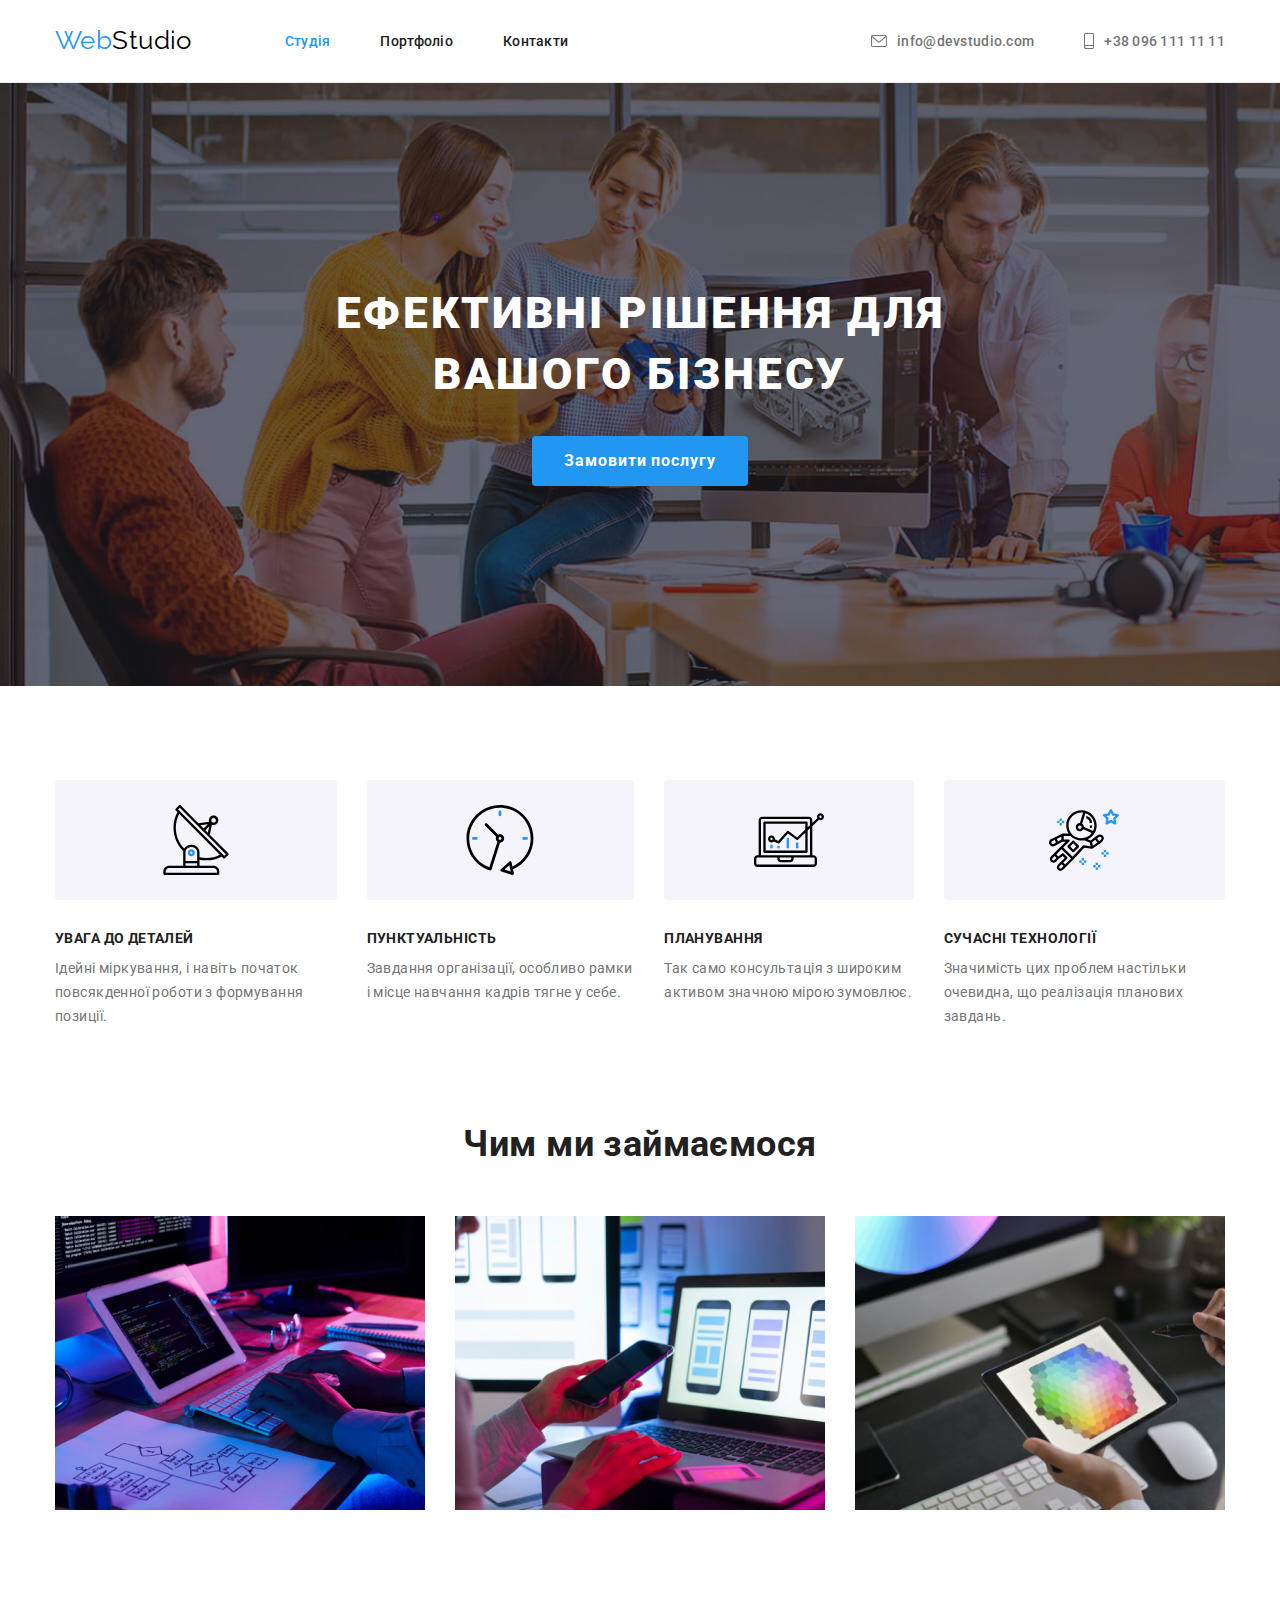
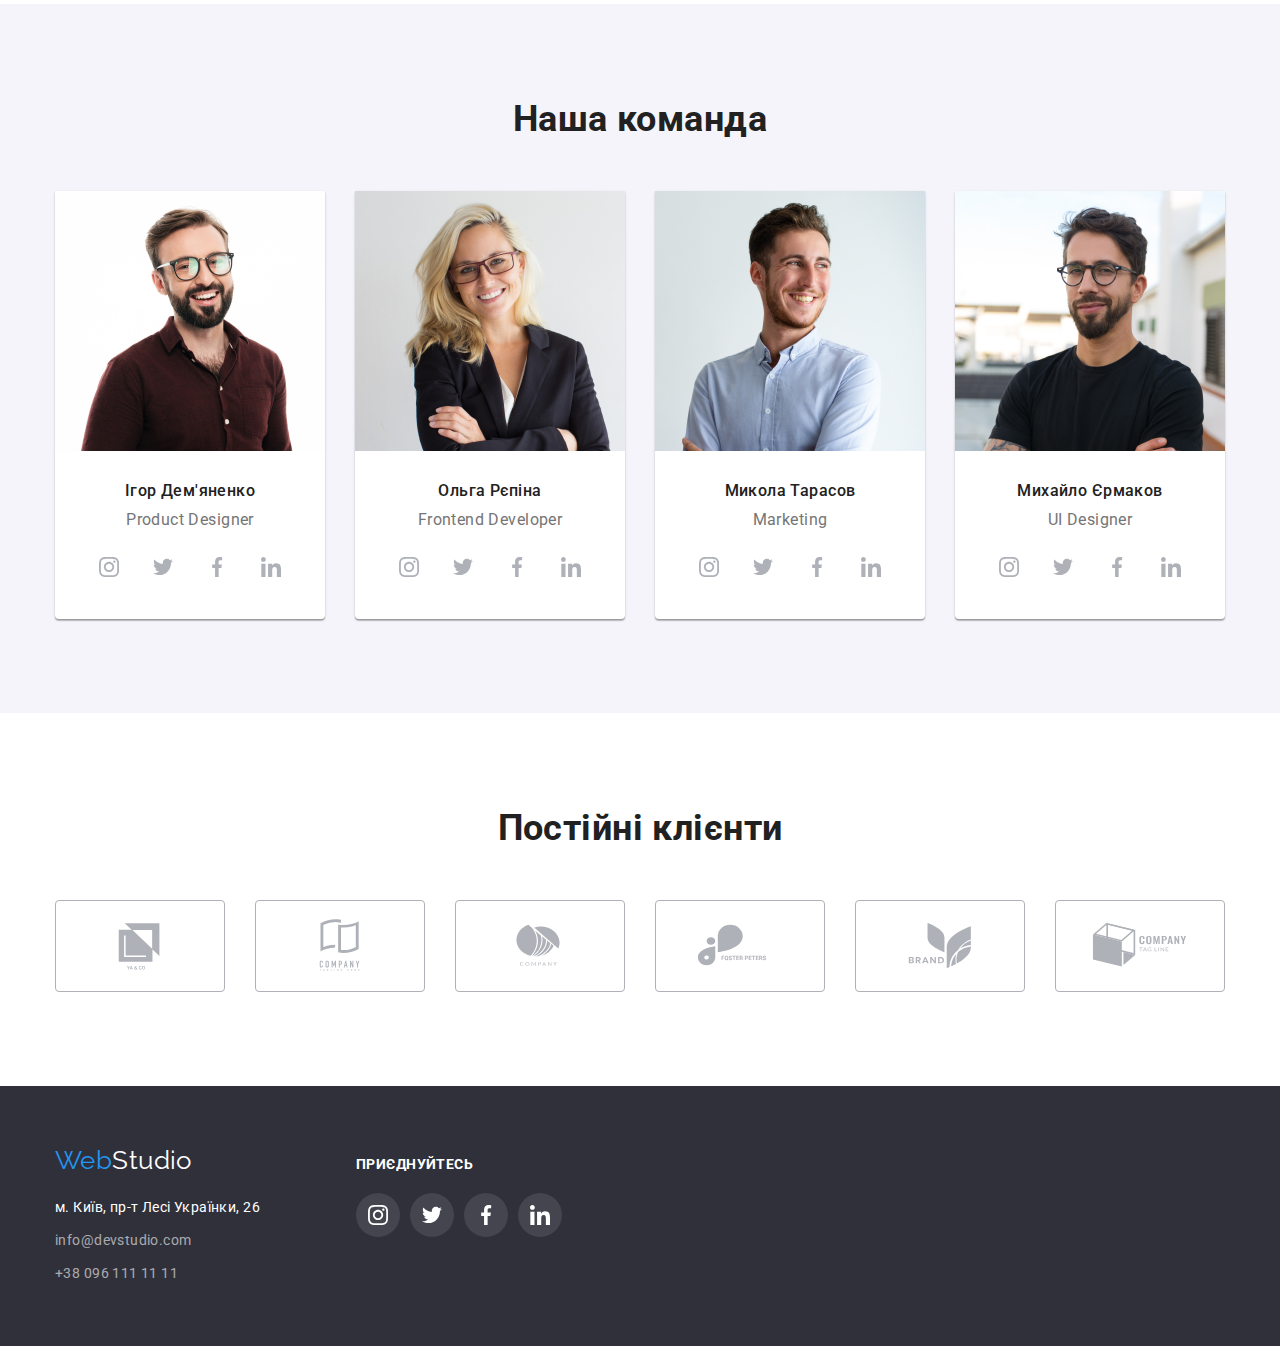
==== index.html @ 826c4511 "Додано файли з минулого дз" ====
<!DOCTYPE html>
<html lang="uk">
  <head>
    <meta charset="UTF-8" />
    <meta http-equiv="X-UA-Compatible" content="IE=edge" />
    <meta name="viewport" content="width=device-width, initial-scale=1.0" />
    <title>Web Studio | Студія</title>

    <link rel="preconnect" href="https://fonts.googleapis.com" />
    <link rel="preconnect" href="https://fonts.gstatic.com" crossorigin />

    <link
      rel="stylesheet"
      href="https://cdnjs.cloudflare.com/ajax/libs/modern-normalize/1.1.0/modern-normalize.min.css"
    />

    <link
      href="https://fonts.googleapis.com/css2?family=Raleway:wght@700&family=Roboto:wght@400;500;700;900&display=swap"
      rel="stylesheet"
    />
    <link rel="stylesheet" href="./css/styles.css" />
  </head>
  <body>
    <header class="header">
      <div class="container">
        <a href="#" class="logo"><span class="logo-web">Web</span>Studio</a>
        <nav>
          <ul class="nav-links list">
            <li class="nav-link"><a class="link active" href="./index.html">Студія</a></li>
            <li class="nav-link"><a class="link" href="./portfolio.html">Портфоліо</a></li>
            <li class="nav-link"><a class="link" href="#">Контакти</a></li>
          </ul>
        </nav>
        <ul class="address-links list">
          <li class="address-link">
            <a class="link" href="mailto:info@devstudio.com">
              <svg class="link-icon" width="16" height="12">
                <use href="./images/symbol-defs.svg#icon-envelope"></use>
              </svg>
              <span>info@devstudio.com</span>
            </a>
          </li>
          <li class="address-link">
            <a class="link" href="tel:+380961111111">
              <svg class="link-icon" width="10" height="16">
                <use href="./images/symbol-defs.svg#icon-smartphone"></use>
              </svg>
              <span>+38 096 111 11 11</span>
            </a>
          </li>
        </ul>
      </div>
    </header>
    <main>
      <section class="banner">
        <div class="container">
          <h1 class="heading">Ефективні рішення для вашого бізнесу</h1>
          <button class="order-btn" type="button">Замовити послугу</button>
        </div>
      </section>
      <section class="features">
        <div class="container">
          <!-- Скритий підзаголовок  
        <h2>Переваги</h2>-->
          <ul class="list">
            <li class="feature">
              <div class="feature-icon">
                <svg class="bg-icon" width="70" height="70">
                  <use href="./images/symbol-defs.svg#icon-antenna"></use>
                </svg>
              </div>
              <h3 class="feature-title">УВАГА ДО ДЕТАЛЕЙ</h3>
              <p class="feature-descr">
                Ідейні міркування, і навіть початок повсякденної роботи з формування позиції.
              </p>
            </li>
            <li class="feature">
              <div class="feature-icon">
                <svg class="bg-icon" width="70" height="70">
                  <use href="./images/symbol-defs.svg#icon-clock"></use>
                </svg>
              </div>
              <h3 class="feature-title">ПУНКТУАЛЬНІСТЬ</h3>
              <p class="feature-descr">
                Завдання організації, особливо рамки і місце навчання кадрів тягне у себе.
              </p>
            </li>
            <li class="feature">
              <div class="feature-icon">
                <svg class="bg-icon" width="70" height="70">
                  <use href="./images/symbol-defs.svg#icon-diagram"></use>
                </svg>
              </div>
              <h3 class="feature-title">ПЛАНУВАННЯ</h3>
              <p class="feature-descr">
                Так само консультація з широким активом значною мірою зумовлює.
              </p>
            </li>
            <li class="feature">
              <div class="feature-icon">
                <svg class="bg-icon" width="70" height="70">
                  <use href="./images/symbol-defs.svg#icon-astronaut"></use>
                </svg>
              </div>
              <h3 class="feature-title">СУЧАСНІ ТЕХНОЛОГІЇ</h3>
              <p class="feature-descr">
                Значимість цих проблем настільки очевидна, що реалізація планових завдань.
              </p>
            </li>
          </ul>
        </div>
      </section>
      <section class="work">
        <div class="container">
          <h2 class="heading">Чим ми займаємося</h2>
          <ul class="list">
            <li class="work-img">
              <img
                src="./images/box-1.jpg"
                alt="Робочий стіл, на якому монітор, планшет та клавіатура; на клавіатурі руки друкують текст"
                width="370"
              />
            </li>
            <li class="work-img">
              <img
                src="./images/box-2.jpg"
                alt="Ноутбук з презентацією, одна рука лежить на клавіатурі, інша тримає телефон"
                width="370"
              />
            </li>
            <li class="work-img">
              <img
                src="./images/box-3.jpg"
                alt="В руках знаходиться планшет з палітрою кольорів на екрані"
                width="370"
              />
            </li>
          </ul>
        </div>
      </section>
      <section class="team">
        <div class="container">
          <h2 class="heading">Наша команда</h2>
          <ul class="list">
            <li class="team-member">
              <img src="./images/img-1.jpg" alt="Чоловік" width="270" />
              <div class="img-descr">
                <h3 class="name">Ігор Дем'яненко</h3>
                <p class="prof" lang="en">Product Designer</p>
                <ul class="team-social-media list">
                  <li class="team-social-media-item">
                    <a class="link" target="_blank" href="#">
                      <svg class="social-icon" width="20" height="20">
                        <use href="./images/symbol-defs.svg#icon-instagram"></use>
                      </svg>
                    </a>
                  </li>
                  <li class="team-social-media-item">
                    <a class="link" target="_blank" href="#">
                      <svg class="social-icon" width="20" height="20">
                        <use href="./images/symbol-defs.svg#icon-twitter"></use>
                      </svg>
                    </a>
                  </li>
                  <li class="team-social-media-item">
                    <a class="link" target="_blank" href="#">
                      <svg class="social-icon" width="20" height="20">
                        <use href="./images/symbol-defs.svg#icon-facebook"></use>
                      </svg>
                    </a>
                  </li>
                  <li class="team-social-media-item">
                    <a class="link" target="_blank" href="#">
                      <svg class="social-icon" width="20" height="20">
                        <use href="./images/symbol-defs.svg#icon-linkedin"></use>
                      </svg>
                    </a>
                  </li>
                </ul>
              </div>
            </li>
            <li class="team-member">
              <img src="./images/img-2.jpg" alt="Жінка" width="270" />
              <div class="img-descr">
                <h3 class="name">Ольга Рєпіна</h3>
                <p class="prof" lang="en">Frontend Developer</p>
                <ul class="team-social-media list">
                  <li class="team-social-media-item">
                    <a class="link" target="_blank" href="#">
                      <svg class="social-icon" width="20" height="20">
                        <use href="./images/symbol-defs.svg#icon-instagram"></use>
                      </svg>
                    </a>
                  </li>
                  <li class="team-social-media-item">
                    <a class="link" target="_blank" href="#">
                      <svg class="social-icon" width="20" height="20">
                        <use href="./images/symbol-defs.svg#icon-twitter"></use>
                      </svg>
                    </a>
                  </li>
                  <li class="team-social-media-item">
                    <a class="link" target="_blank" href="#">
                      <svg class="social-icon" width="20" height="20">
                        <use href="./images/symbol-defs.svg#icon-facebook"></use>
                      </svg>
                    </a>
                  </li>
                  <li class="team-social-media-item">
                    <a class="link" target="_blank" href="#">
                      <svg class="social-icon" width="20" height="20">
                        <use href="./images/symbol-defs.svg#icon-linkedin"></use>
                      </svg>
                    </a>
                  </li>
                </ul>
              </div>
            </li>
            <li class="team-member">
              <img src="./images/img-3.jpg" alt="Чоловік" width="270" />
              <div class="img-descr">
                <h3 class="name">Микола Тарасов</h3>
                <p class="prof" lang="en">Marketing</p>
                <ul class="team-social-media list">
                  <li class="team-social-media-item">
                    <a class="link" target="_blank" href="#">
                      <svg class="social-icon" width="20" height="20">
                        <use href="./images/symbol-defs.svg#icon-instagram"></use>
                      </svg>
                    </a>
                  </li>
                  <li class="team-social-media-item">
                    <a class="link" target="_blank" href="#">
                      <svg class="social-icon" width="20" height="20">
                        <use href="./images/symbol-defs.svg#icon-twitter"></use>
                      </svg>
                    </a>
                  </li>
                  <li class="team-social-media-item">
                    <a class="link" target="_blank" href="#">
                      <svg class="social-icon" width="20" height="20">
                        <use href="./images/symbol-defs.svg#icon-facebook"></use>
                      </svg>
                    </a>
                  </li>
                  <li class="team-social-media-item">
                    <a class="link" target="_blank" href="#">
                      <svg class="social-icon" width="20" height="20">
                        <use href="./images/symbol-defs.svg#icon-linkedin"></use>
                      </svg>
                    </a>
                  </li>
                </ul>
              </div>
            </li>
            <li class="team-member">
              <img src="./images/img-4.jpg" alt="Чоловік" width="270" />
              <div class="img-descr">
                <h3 class="name">Михайло Єрмаков</h3>
                <p class="prof" lang="en">UI Designer</p>
                <ul class="team-social-media list">
                  <li class="team-social-media-item">
                    <a class="link" target="_blank" href="#">
                      <svg class="social-icon" width="20" height="20">
                        <use href="./images/symbol-defs.svg#icon-instagram"></use>
                      </svg>
                    </a>
                  </li>
                  <li class="team-social-media-item">
                    <a class="link" target="_blank" href="#">
                      <svg class="social-icon" width="20" height="20">
                        <use href="./images/symbol-defs.svg#icon-twitter"></use>
                      </svg>
                    </a>
                  </li>
                  <li class="team-social-media-item">
                    <a class="link" target="_blank" href="#">
                      <svg class="social-icon" width="20" height="20">
                        <use href="./images/symbol-defs.svg#icon-facebook"></use>
                      </svg>
                    </a>
                  </li>
                  <li class="team-social-media-item">
                    <a class="link" target="_blank" href="#">
                      <svg class="social-icon" width="20" height="20">
                        <use href="./images/symbol-defs.svg#icon-linkedin"></use>
                      </svg>
                    </a>
                  </li>
                </ul>
              </div>
            </li>
          </ul>
        </div>
      </section>
      <section class="clients">
        <div class="container">
          <h2 class="heading">Постійні клієнти</h2>
          <ul class="clients-list list">
            <li class="client">
              <a class="link" href="#">
                <svg class="client-icon" width="106" height="60">
                  <use href="./images/symbol-defs.svg#icon-logo-1"></use>
                </svg>
              </a>
            </li>
            <li class="client">
              <a class="link" href="#">
                <svg class="client-icon" width="106" height="60">
                  <use href="./images/symbol-defs.svg#icon-logo-2"></use>
                </svg>
              </a>
            </li>
            <li class="client">
              <a class="link" href="#">
                <svg class="client-icon" width="106" height="60">
                  <use href="./images/symbol-defs.svg#icon-logo-3"></use>
                </svg>
              </a>
            </li>
            <li class="client">
              <a class="link" href="#">
                <svg class="client-icon" width="106" height="60">
                  <use href="./images/symbol-defs.svg#icon-logo-4"></use>
                </svg>
              </a>
            </li>
            <li class="client">
              <a class="link" href="#">
                <svg class="client-icon" width="106" height="60">
                  <use href="./images/symbol-defs.svg#icon-logo-5"></use>
                </svg>
              </a>
            </li>
            <li class="client">
              <a class="link" href="#">
                <svg class="client-icon" width="106" height="60">
                  <use href="./images/symbol-defs.svg#icon-logo-6"></use>
                </svg>
              </a>
            </li>
          </ul>
        </div>
      </section>
    </main>
    <footer class="contacts">
      <div class="container">
        <div class="left-col">
          <a class="logo" href="#"><span class="logo-web">Web</span>Studio</a>
          <address>
            <ul class="list">
              <li class="contact">
                <a
                  class="link address"
                  href="https://goo.gl/maps/NFWaWCBF67r8jR2YA"
                  rel="noreferrer noopener"
                  target="_blank"
                  >м. Київ, пр-т Лесі Українки, 26</a
                >
              </li>
              <li class="contact">
                <a class="link email" href="mailto:info@devstudio.com">info@devstudio.com</a>
              </li>
              <li class="contact">
                <a class="link number" href="tel:+380961111111">+38 096 111 11 11</a>
              </li>
            </ul>
          </address>
        </div>
        <div class="right-col">
          <div class="join list">
            <p class="join-heading">приєднуйтесь</p>
            <div class="social-media">
              <a class="social-media-item link" target="_blank" href="#">
                <svg class="social-icon" width="20" height="20">
                  <use href="./images/symbol-defs.svg#icon-instagram"></use>
                </svg>
              </a>

              <a class="social-media-item link" target="_blank" href="#">
                <svg class="social-icon" width="20" height="20">
                  <use href="./images/symbol-defs.svg#icon-twitter"></use>
                </svg>
              </a>

              <a class="social-media-item link" target="_blank" href="#">
                <svg class="social-icon" width="20" height="20">
                  <use href="./images/symbol-defs.svg#icon-facebook"></use>
                </svg>
              </a>

              <a class="social-media-item link" target="_blank" href="#">
                <svg class="social-icon" width="20" height="20">
                  <use href="./images/symbol-defs.svg#icon-linkedin"></use>
                </svg>
              </a>
            </div>
          </div>
        </div>
      </div>
    </footer>
  </body>
</html>
---- css/styles.css ----
:root {
  --main-color: #2196f3;
  --secondary-color: #f5f4fa;
  --box-color: #2f303a;
  --header-stroke: 1px solid #ececec;
  --card-border: 1px solid #eeeeee;
  --main-text-color: #212121;
  --secondary-text-color: #757575;
  --team-social-media: #afb1b8;
  --white-color: #ffffff;
  --black-color: #000000;
  --transparent-grey-color: rgba(255, 255, 255, 0.6);
  --transparent-grey-second-color: rgba(255, 255, 255, 0.1);
  --img-card-shadow: 0px 1px 3px rgba(0, 0, 0, 0.12), 0px 1px 1px rgba(0, 0, 0, 0.14),
    0px 2px 1px rgba(0, 0, 0, 0.2);
  --btn-shadow: 0px 3px 1px rgba(0, 0, 0, 0.1), 0px 1px 2px rgba(0, 0, 0, 0.08),
    0px 2px 2px rgba(0, 0, 0, 0.12);
  --pfoject-card-shadow: 0px 1px 1px rgba(0, 0, 0, 0.12), 0px 4px 4px rgba(0, 0, 0, 0.06),
    1px 4px 6px rgba(0, 0, 0, 0.16);
}

/* загальні налаштування */

/*
* {
  outline: 1px solid black;
}
*/

body {
  font-family: 'Roboto', sans-serif;
  color: var(--main-text-color);
  font-size: 14px;
  letter-spacing: 0.03em;
  background-color: var(--white-color);
}

h1,
h2,
h3,
p {
  margin: 0;
}

button {
  border-radius: 4px;
}

.container {
  margin: 0 auto;
  width: 1200px;
  padding-left: 15px;
  padding-right: 15px;
}

img {
  display: block;
  max-width: 100%;
  height: auto;
}

.list {
  margin: 0;
  padding: 0;
  list-style: none;
}

.link {
  color: inherit;
  text-decoration: none;
}

.link:visited {
  color: inherit;
}

.link.active {
  color: var(--main-color);
}

/* СТУДІЯ */
/* хедер */

.header {
  border-bottom: var(--header-stroke);
  border-top: 1px solid transparent;
}

.header .container {
  display: flex;
  align-items: center;
}

.logo {
  display: inline-block;
  color: var(--black-color);
  font-family: 'Raleway', sans-serif;
  font-size: 26px;
  text-decoration: none;
}

.header .logo {
  margin-right: 93px;
}

.logo-web {
  color: var(--main-color);
}

.address-links {
  margin-left: auto;
}

.nav-links,
.address-links {
  display: flex;
}

.nav-links .link,
.address-links .link {
  display: flex;
  align-items: center;
  padding-top: 32px;
  padding-bottom: 32px;
  font-weight: 500;
  line-height: 1.2;
  letter-spacing: 0.02em;
}

.link-icon,
.social-icon,
.client-icon {
  fill: currentColor;
}

.link-icon {
  margin-right: 10px;
}

.address-links .link {
  color: var(--secondary-text-color);
}

.nav-links .link:hover,
.nav-links .link:focus,
.address-links .link:hover,
.address-links .link:focus {
  color: var(--main-color);
}

.nav-link + .nav-link,
.address-link + .address-link {
  margin-left: 50px;
}

/* мейн */
/* Банер */
.banner {
  max-width: 1600px;
  margin-left: auto;
  margin-right: auto;
  padding-top: 200px;
  padding-bottom: 200px;
  background: linear-gradient(rgba(47, 48, 58, 0.4), rgba(47, 48, 58, 0.4)),
    url('../images/banner.jpg');
  background-size: cover;
  background-color: var(--box-color);
  text-align: center;
}

.banner .heading {
  margin-bottom: 30px;
  margin-left: auto;
  margin-right: auto;
  width: 696px;
  text-transform: uppercase;
  font-size: 44px;
  font-weight: 900;
  line-height: 1.4;
  letter-spacing: 0.06em;
  color: var(--white-color);
}

.banner .order-btn {
  padding: 10px 32px;
  cursor: pointer;
  color: var(--white-color);
  font-family: inherit;
  font-size: 16px;
  font-weight: 700;
  line-height: 1.9;
  letter-spacing: 0.06em;
  background-color: var(--main-color);
  border: none;
}

/* Переваги */

.features {
  padding-top: 94px;
}

.features .list,
.work .list,
.team .list,
.contacts .social-media {
  display: flex;
}

.features .feature {
  width: calc((100%-90px) / 4);
}

.feature + .feature {
  margin-left: 30px;
}

.features .feature-icon {
  height: 120px;
  display: flex;
  justify-content: center;
  align-items: center;
  margin-bottom: 30px;
  border-radius: 4px;
  text-align: center;
  background-color: var(--secondary-color);
}

.features .feature-title {
  margin-bottom: 10px;
  font-size: inherit;
  line-height: 1.2;
}

.features .feature-descr {
  color: var(--secondary-text-color);
  line-height: 1.7;
}

/* Чим займаємося */

.work,
.team,
.portfolio,
.clients {
  padding-top: 94px;
  padding-bottom: 94px;
}

.work .heading,
.team .heading,
.clients .heading {
  margin: 0;
  margin-bottom: 50px;
  text-align: center;
  font-size: 36px;
  line-height: 1.2;
}

.work-img + .work-img {
  margin-left: 30px;
}

.work-img {
  width: calc((100% - 60px) / 3);
}

/* Команда */

.team {
  background-color: var(--secondary-color);
}

.team .team-member {
  width: calc((100% - 90px) / 4);
  background-color: var(--white-color);
  border-radius: 0px 0px 4px 4px;
  box-shadow: var(--img-card-shadow);
}

.team-member + .team-member {
  margin-left: 30px;
}

.team .img-descr {
  padding-top: 30px;
  padding-bottom: 30px;
  text-align: center;
}

.team .name,
.team .prof {
  font-size: 16px;
  line-height: 1.2;
}

.team .name {
  font-weight: 500;
  margin-bottom: 10px;
}

.team .prof {
  margin-bottom: 16px;
  color: var(--secondary-text-color);
}

.team-social-media {
  justify-content: center;
}

.team-social-media-item {
  width: 44px;
  height: 44px;
}

.team-social-media-item + .team-social-media-item {
  margin-left: 10px;
}

.team-member .link {
  color: var(--team-social-media);
  width: 100%;
  height: 100%;
}

.team-member .link,
.join .link {
  display: flex;
  justify-content: center;
  align-items: center;
  border-radius: 50%;
}

.team-member .link:hover,
.team-member .link:focus {
  color: var(--white-color);
  background-color: var(--main-color);
}

/* Постійні клієнти */

.clients-list {
  display: flex;
}

.clients .link {
  width: 100%;
  height: 100%;
  display: flex;
  justify-content: center;
  align-items: center;
  color: var(--team-social-media);
  border: 1px solid var(--team-social-media);
  border-radius: 4px;
}

.clients .link:hover,
.clients .link:focus {
  color: var(--main-color);
  border-color: var(--main-color);
}

.clients .client {
  height: 92px;
  width: calc((100% - 150px) / 6);
}

.client + .client {
  margin-left: 30px;
}

/* футер */

.contacts {
  padding-top: 60px;
  padding-bottom: 60px;
  background-color: var(--box-color);
}

.contacts .logo {
  margin-bottom: 20px;
  color: var(--white-color);
}

.contacts .link {
  font-weight: 400;
  line-height: 1.7;
  font-style: normal;
}

.contacts .contact {
  width: 231px;
}

.contacts .contact:not(:first-child) {
  margin-top: 9px;
}

.contacts .address {
  color: var(--white-color);
}

.contacts .email,
.contacts .number {
  color: var(--transparent-grey-color);
}

.contacts .email:hover,
.contacts .email:focus,
.contacts .number:hover,
.contacts .number:focus {
  color: var(--main-color);
}

.contacts > .container {
  display: flex;
  align-items: baseline;
}

.contacts .left-col {
  width: 231px;
  margin-right: 70px;
}

.social-media-item + .social-media-item {
  margin-left: 10px;
}

.join-heading {
  margin-bottom: 20px;
  color: var(--white-color);
  text-transform: uppercase;
  font-weight: 700;
  line-height: 1.2;
}

.join .link {
  width: 44px;
  height: 44px;
  color: var(--white-color);
  background-color: var(--transparent-grey-second-color);
}

.join .link:hover,
.join .link:focus {
  background-color: var(--main-color);
}

/* ПОРТФОЛІО */
/* мейн */

/* Фільтр */

.portfolio .filter {
  margin-bottom: 50px;
  display: flex;
  justify-content: center;
}

.filter-item + .filter-item {
  margin-left: 8px;
}

.filter-item:first-child > .filter-btn {
  padding: 6px 25px;
}

.portfolio .filter-btn {
  padding: 6px 22px;
  background-color: var(--secondary-color);
  font-size: 16px;
  font-weight: 500;
  line-height: 1.6;
  font-family: inherit;
  border: none;
  cursor: pointer;
}

.portfolio .filter-btn:hover,
.portfolio .filter-btn:focus {
  color: var(--white-color);
  background-color: var(--main-color);
  box-shadow: var(--btn-shadow);
}

/* Проєкти */

.portfolio .projects {
  display: flex;
  flex-wrap: wrap;
}

.projects .project {
  width: calc((100% - 60px) / 3);
}

.projects .link {
  display: block;
}

.projects .link:hover,
.projects .link:focus {
  box-shadow: var(--pfoject-card-shadow);
}

.project:not(:nth-of-type(3n)) {
  margin-right: 30px;
}

.project:not(:nth-last-child(-n + 3)) {
  margin-bottom: 30px;
}

.portfolio .img-descr {
  padding: 20px 24px;
  border-left: var(--card-border);
  border-right: var(--card-border);
  border-bottom: var(--card-border);
}

.projects .pr-name {
  font-size: 18px;
  line-height: 2;
  letter-spacing: 0.06em;
  margin-bottom: 4px;
}

.projects .pr-descr {
  color: var(--secondary-text-color);
  font-size: 16px;
  line-height: 1.9;
}
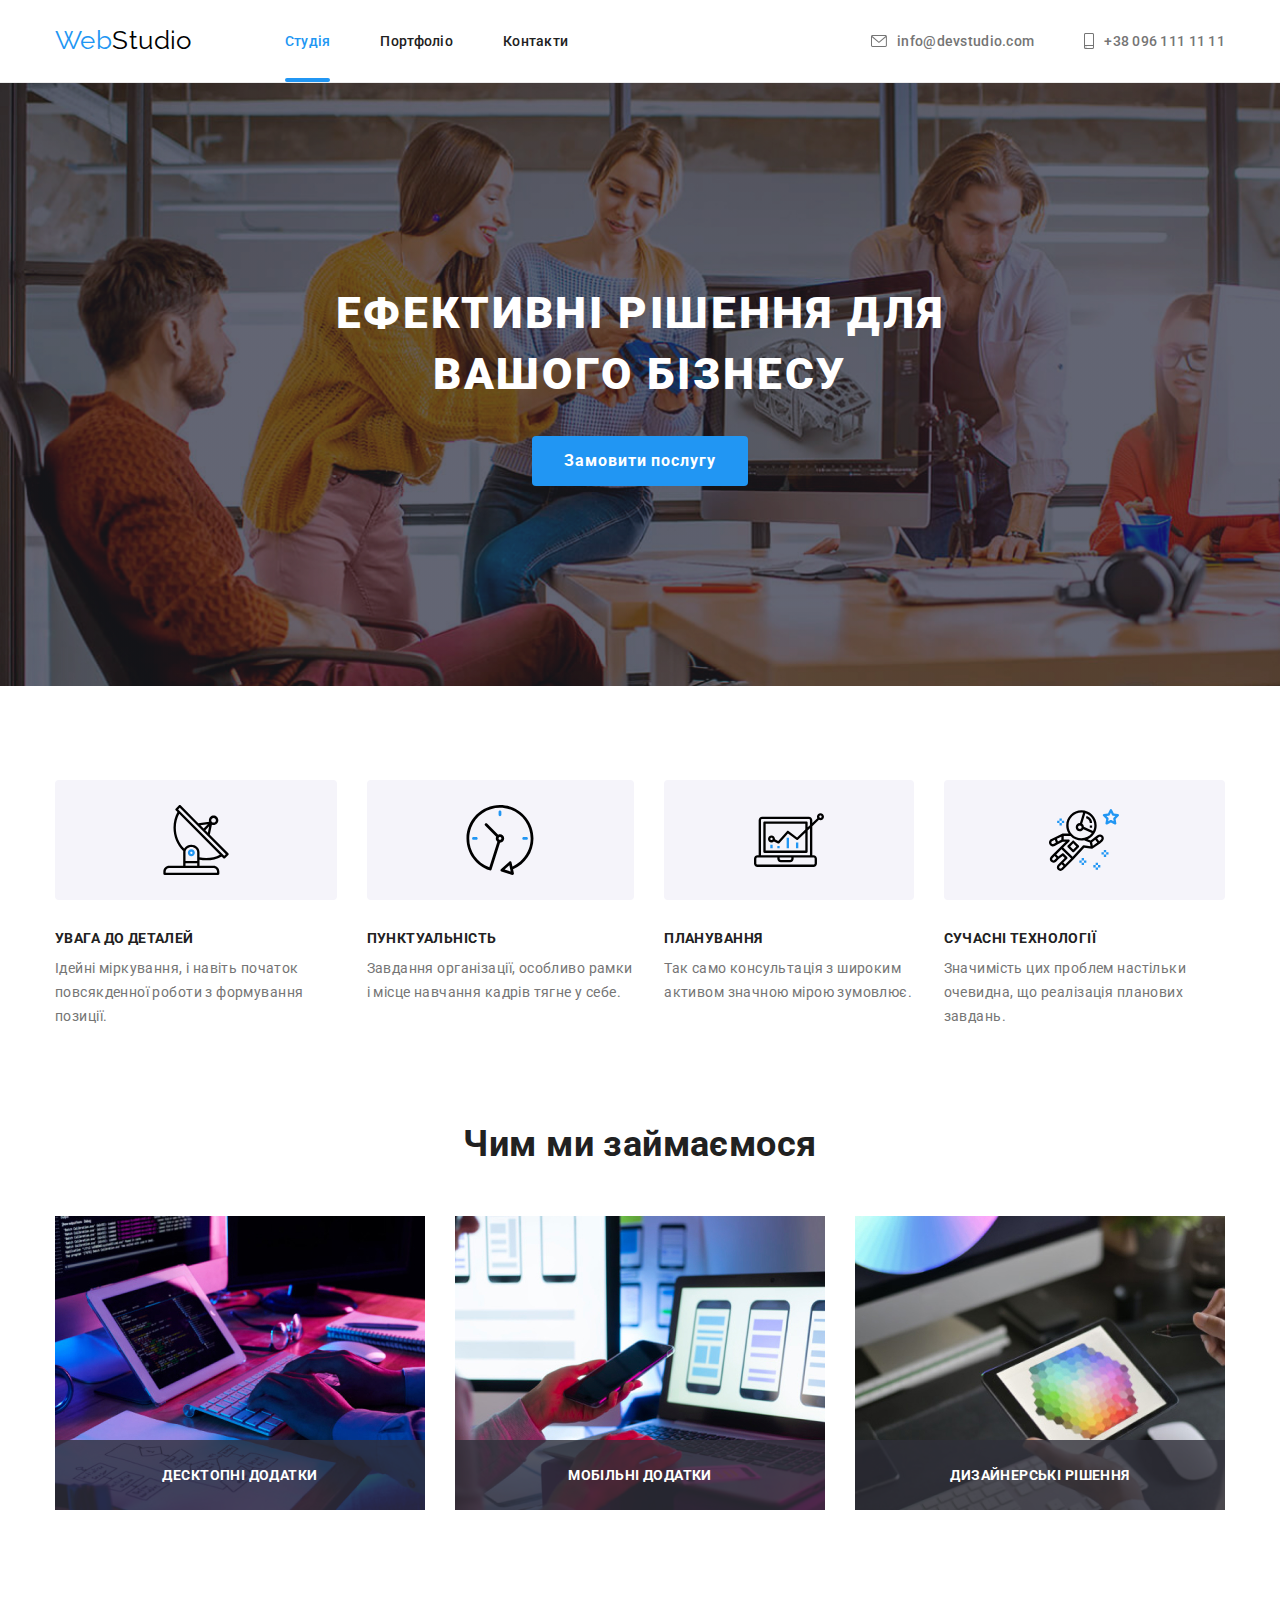
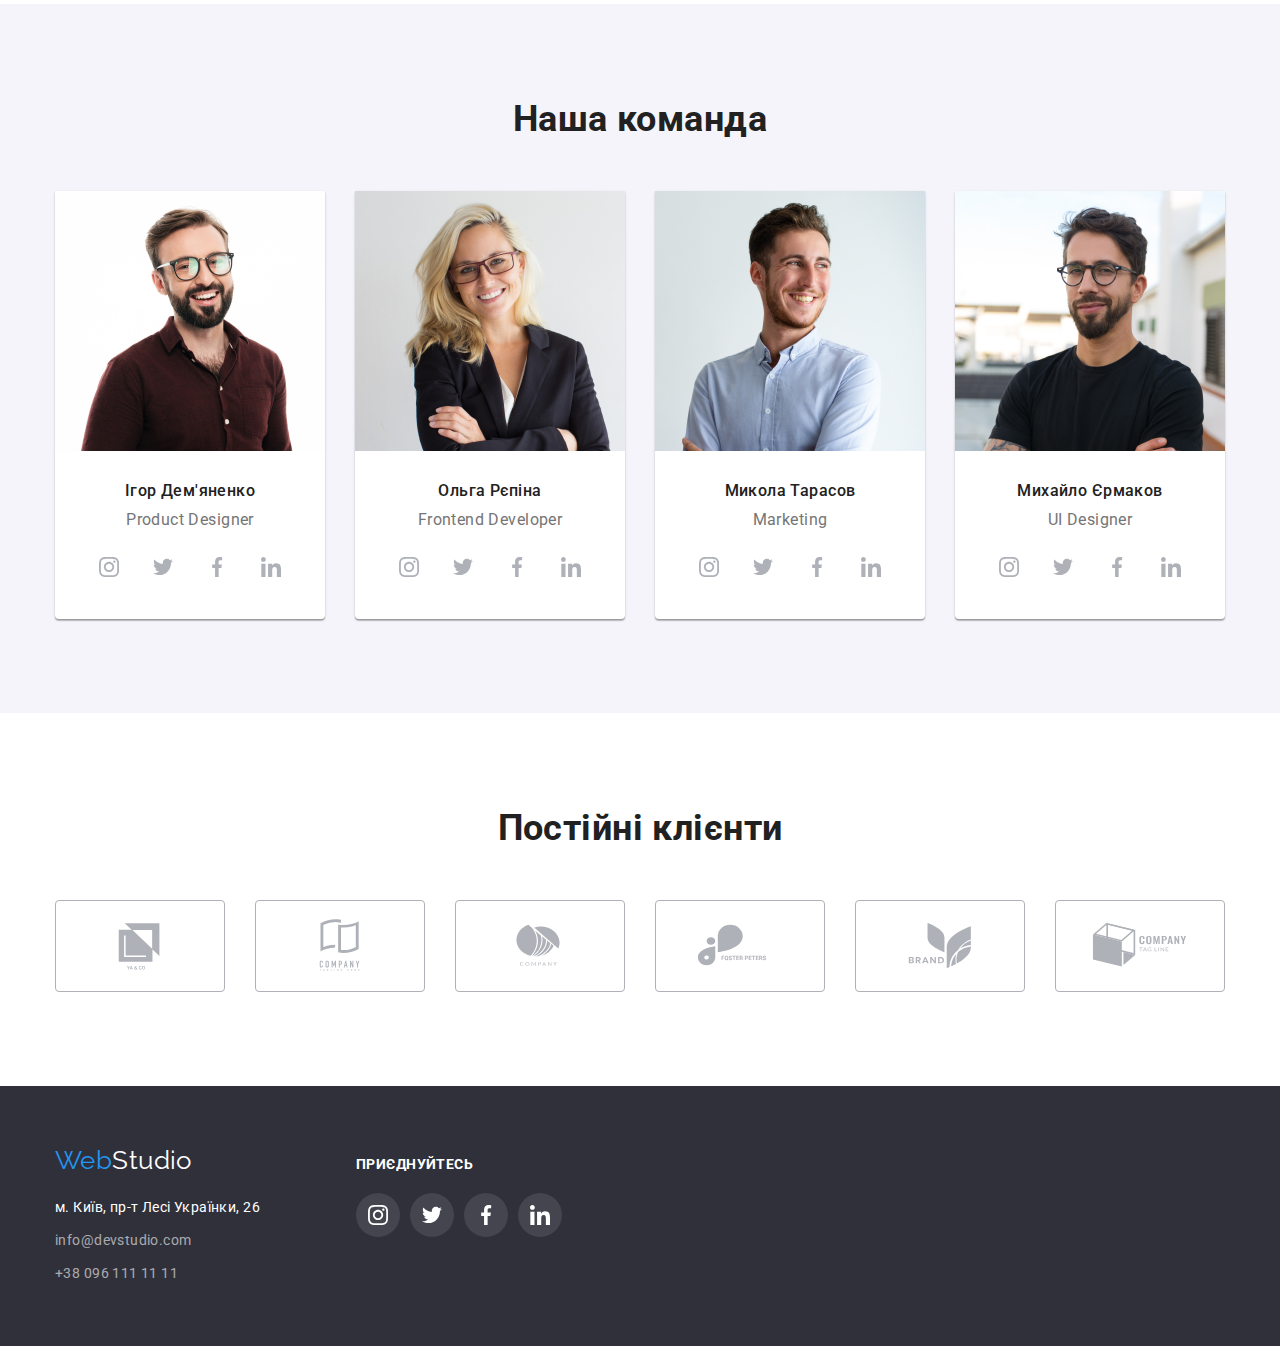
==== commit d148e261: "Додано тривалість та тип анімацій при ховері/фокусі, на картинки в розділі "Чим ми займаємося" додан" ====
--- a/index.html
+++ b/index.html
@@ -120,6 +120,7 @@
                 alt="Робочий стіл, на якому монітор, планшет та клавіатура; на клавіатурі руки друкують текст"
                 width="370"
               />
+              <p class="img-text">Десктопні додатки</p>
             </li>
             <li class="work-img">
               <img
@@ -127,6 +128,7 @@
                 alt="Ноутбук з презентацією, одна рука лежить на клавіатурі, інша тримає телефон"
                 width="370"
               />
+              <p class="img-text">Мобільні додатки</p>
             </li>
             <li class="work-img">
               <img
@@ -134,6 +136,7 @@
                 alt="В руках знаходиться планшет з палітрою кольорів на екрані"
                 width="370"
               />
+              <p class="img-text">Дизайнерські рішення</p>
             </li>
           </ul>
         </div>
--- a/css/styles.css
+++ b/css/styles.css
@@ -1,5 +1,6 @@
 :root {
   --main-color: #2196f3;
+  --pr-text-color: rgba(33, 150, 243, 0.9);
   --secondary-color: #f5f4fa;
   --box-color: #2f303a;
   --header-stroke: 1px solid #ececec;
@@ -9,6 +10,7 @@
   --team-social-media: #afb1b8;
   --white-color: #ffffff;
   --black-color: #000000;
+  --img-text-bg-color: rgba(47, 48, 58, 0.8);
   --transparent-grey-color: rgba(255, 255, 255, 0.6);
   --transparent-grey-second-color: rgba(255, 255, 255, 0.1);
   --img-card-shadow: 0px 1px 3px rgba(0, 0, 0, 0.12), 0px 1px 1px rgba(0, 0, 0, 0.14),
@@ -74,7 +76,8 @@
   color: inherit;
 }
 
-.link.active {
+.nav-link .active {
+  position: relative;
   color: var(--main-color);
 }
 
@@ -125,6 +128,9 @@
   font-weight: 500;
   line-height: 1.2;
   letter-spacing: 0.02em;
+
+  transition-property: color;
+  transition: color 250ms cubic-bezier(0.4, 0, 0.2, 1);
 }
 
 .link-icon,
@@ -151,6 +157,16 @@
 .nav-link + .nav-link,
 .address-link + .address-link {
   margin-left: 50px;
+}
+
+.nav-link .active::after {
+  content: '';
+  position: absolute;
+  bottom: 0;
+  width: 100%;
+  height: 4px;
+  border-radius: 2px;
+  background-color: var(--main-color);
 }
 
 /* мейн */
@@ -263,6 +279,22 @@
 
 .work-img {
   width: calc((100% - 60px) / 3);
+  position: relative;
+}
+
+.work .img-text {
+  position: absolute;
+  bottom: 0;
+  width: 100%;
+  height: 70px;
+  padding-top: 27px;
+  padding-bottom: 27px;
+  text-align: center;
+  color: var(--white-color);
+  background-color: var(--img-text-bg-color);
+  text-transform: uppercase;
+  line-height: 1.2;
+  font-weight: 700;
 }
 
 /* Команда */
@@ -329,6 +361,10 @@
   justify-content: center;
   align-items: center;
   border-radius: 50%;
+
+  transition-property: color, background-color;
+  transition: color 250ms cubic-bezier(0.4, 0, 0.2, 1),
+    background-color 250ms cubic-bezier(0.4, 0, 0.2, 1);
 }
 
 .team-member .link:hover,
@@ -352,6 +388,10 @@
   color: var(--team-social-media);
   border: 1px solid var(--team-social-media);
   border-radius: 4px;
+
+  transition-property: color, border-color;
+  transition: color 250ms cubic-bezier(0.4, 0, 0.2, 1),
+    border-color 250ms cubic-bezier(0.4, 0, 0.2, 1);
 }
 
 .clients .link:hover,
@@ -403,6 +443,9 @@
 .contacts .email,
 .contacts .number {
   color: var(--transparent-grey-color);
+
+  transition-property: color;
+  transition: color 250ms cubic-bezier(0.4, 0, 0.2, 1);
 }
 
 .contacts .email:hover,
@@ -474,6 +517,11 @@
   font-family: inherit;
   border: none;
   cursor: pointer;
+
+  transition-property: color, background-color, box-shadow;
+  transition: color 250ms cubic-bezier(0.4, 0, 0.2, 1),
+    backgorund-color 250ms cubic-bezier(0.4, 0, 0.2, 1),
+    box-shadow 250ms cubic-bezier(0.4, 0, 0.2, 1);
 }
 
 .portfolio .filter-btn:hover,
@@ -496,6 +544,9 @@
 
 .projects .link {
   display: block;
+
+  transition-property: box-shadow;
+  transition: box-shadow 250ms cubic-bezier(0.4, 0, 0.2, 1);
 }
 
 .projects .link:hover,
@@ -503,12 +554,41 @@
   box-shadow: var(--pfoject-card-shadow);
 }
 
+.projects .link:hover .pr-text,
+.projects .link:focus .pr-text {
+  transform: translateY(0);
+}
+
 .project:not(:nth-of-type(3n)) {
   margin-right: 30px;
 }
 
 .project:not(:nth-last-child(-n + 3)) {
   margin-bottom: 30px;
+}
+
+.projects .img-wrap {
+  position: relative;
+  overflow: hidden;
+}
+
+.projects .pr-text {
+  position: absolute;
+  top: 0;
+  width: 100%;
+  height: 100%;
+  display: flex;
+  align-items: center;
+  padding-left: 24px;
+  padding-right: 24px;
+  font-size: 18px;
+  line-height: 1.6;
+  color: var(--white-color);
+  background-color: var(--pr-text-color);
+
+  transform: translateY(101%);
+  transition-property: transform;
+  transition: transform 250ms cubic-bezier(0.4, 0, 0.2, 1);
 }
 
 .portfolio .img-descr {
